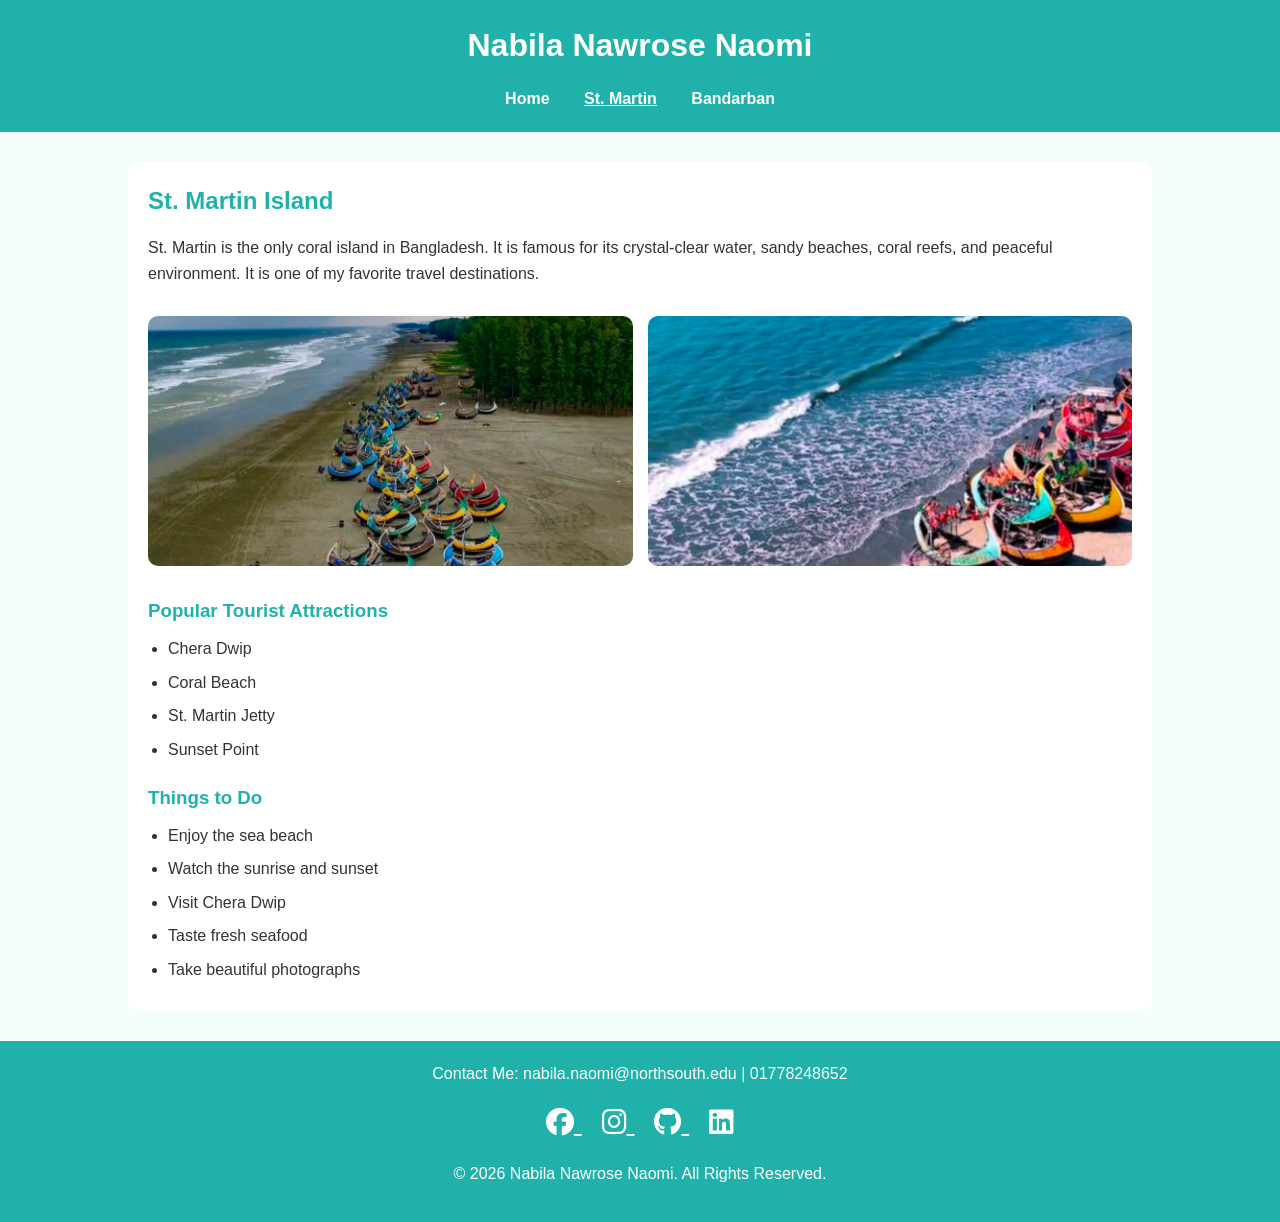
==== st.martin.html @ 9aad38db "Portfolio before AI polish" ====
<!DOCTYPE html>
<html lang="en">

<head>
    <meta charset="UTF-8">
    <meta name="viewport" content="width=device-width, initial-scale=1.0">
    <title>St. Martin</title>

    <link rel="stylesheet" href="https://cdnjs.cloudflare.com/ajax/libs/font-awesome/6.7.2/css/all.min.css">
    <link rel="stylesheet" href="style.css">
</head>

<body>

    <header>

        <h1>Nabila Nawrose Naomi</h1>

        <nav>
            <a href="index.html">Home</a>
            <a href="st.martin.html" class="active">St. Martin</a>
            <a href="bandarban.html">Bandarban</a>
        </nav>

    </header>

    <section>

        <h2>St. Martin Island</h2>

        <p>
            St. Martin is the only coral island in Bangladesh. It is famous for
            its crystal-clear water, sandy beaches, coral reefs, and peaceful
            environment. It is one of my favorite travel destinations.
        </p>

        <div class="gallery">

            <img src="images/s1.jpeg" alt="St. Martin Beach">

            <img src="images/s2.jpeg" alt="St. Martin Island">

        </div>

        <h3>Popular Tourist Attractions</h3>

        <ul>
            <li>Chera Dwip</li>
            <li>Coral Beach</li>
            <li>St. Martin Jetty</li>
            <li>Sunset Point</li>
        </ul>

        <h3>Things to Do</h3>

        <ul>
            <li>Enjoy the sea beach</li>
            <li>Watch the sunrise and sunset</li>
            <li>Visit Chera Dwip</li>
            <li>Taste fresh seafood</li>
            <li>Take beautiful photographs</li>
        </ul>

    </section>

    <footer>

        <p>Contact Me: nabila.naomi@northsouth.edu | 01778248652</p>

        <div class="social-icons">

            <a href="https://www.facebook.com/share/1BXFUV9rma/?mibextid=wwXIfr">
                <i class="fa-brands fa-facebook"></i>
            </a>

            <a href="https://www.instagram.com/nawrose_naomi_">
                <i class="fa-brands fa-instagram"></i>
            </a>

            <a href="https://github.com/Naomi002">
                <i class="fa-brands fa-github"></i>
            </a>

            <a href="https://www.linkedin.com/in/nabila-nawrose-0b4263325">
                <i class="fa-brands fa-linkedin"></i>
            </a>

        </div>

        <p>&copy; 2026 Nabila Nawrose Naomi. All Rights Reserved.</p>

    </footer>

</body>

</html>
---- style.css ----
*{
    margin:0;
    padding:0;
    box-sizing:border-box;
}

body{
    font-family:Arial, sans-serif;
    background-color:#f2fdfc;
    color:#333;
    line-height:1.6;
}

header{
    background-color:#20b2aa;
    color:white;
    text-align:center;
    padding:20px;
}

header h1{
    margin-bottom:15px;
}

nav{
    margin-top:10px;
}

nav a{
    color:white;
    text-decoration:none;
    margin:0 15px;
    font-weight:bold;
    transition:0.3s;
}

nav a:hover{
    color:yellow;
}

nav a.active{
    text-decoration:underline;
}

section{
    width:80%;
    margin:30px auto;
    background:white;
    padding:20px;
    border-radius:10px;
}

h2{
    color:#20b2aa;
    margin-bottom:15px;
}

h3{
    margin-top:20px;
    margin-bottom:10px;
    color:#20b2aa;
}

p{
    margin-bottom:15px;
}

ul{
    margin-left:20px;
}

li{
    margin-bottom:8px;
}

img{
    max-width:100%;
    border-radius:10px;
    margin:10px 0;
}

.travel-card{
    display:flex;
    gap:20px;
    flex-wrap:wrap;
    justify-content:center;
}

.card{
    width:300px;
    border:1px solid #ddd;
    border-radius:10px;
    padding:15px;
    text-align:center;
}

.card img{
    width:100%;
    height:200px;
    object-fit:cover;
}

.card a{
    display:inline-block;
    margin-top:10px;
    padding:8px 15px;
    background:#20b2aa;
    color:white;
    text-decoration:none;
    border-radius:5px;
}

.card a:hover{
    background:#168b84;
}

.gallery{
    display:grid;
    grid-template-columns:repeat(2,1fr);
    gap:15px;
    margin:20px 0;
}

.gallery img{
    width:100%;
    height:250px;
    object-fit:cover;
}

footer{
    background:#20b2aa;
    color:white;
    text-align:center;
    padding:20px;
    margin-top:30px;
}

.social-icons{
    margin:15px 0;
}

.social-icons a{
    color:white;
    font-size:28px;
    margin:0 10px;
    transition:0.3s;
}

.social-icons a:hover{
    color:yellow;
}

@media(max-width:768px){

    nav a{
        display:block;
        margin:10px 0;
    }

    section{
        width:95%;
    }

    .travel-card{
        flex-direction:column;
        align-items:center;
    }

    .card{
        width:100%;
    }

    .gallery{
        grid-template-columns:1fr;
    }

}
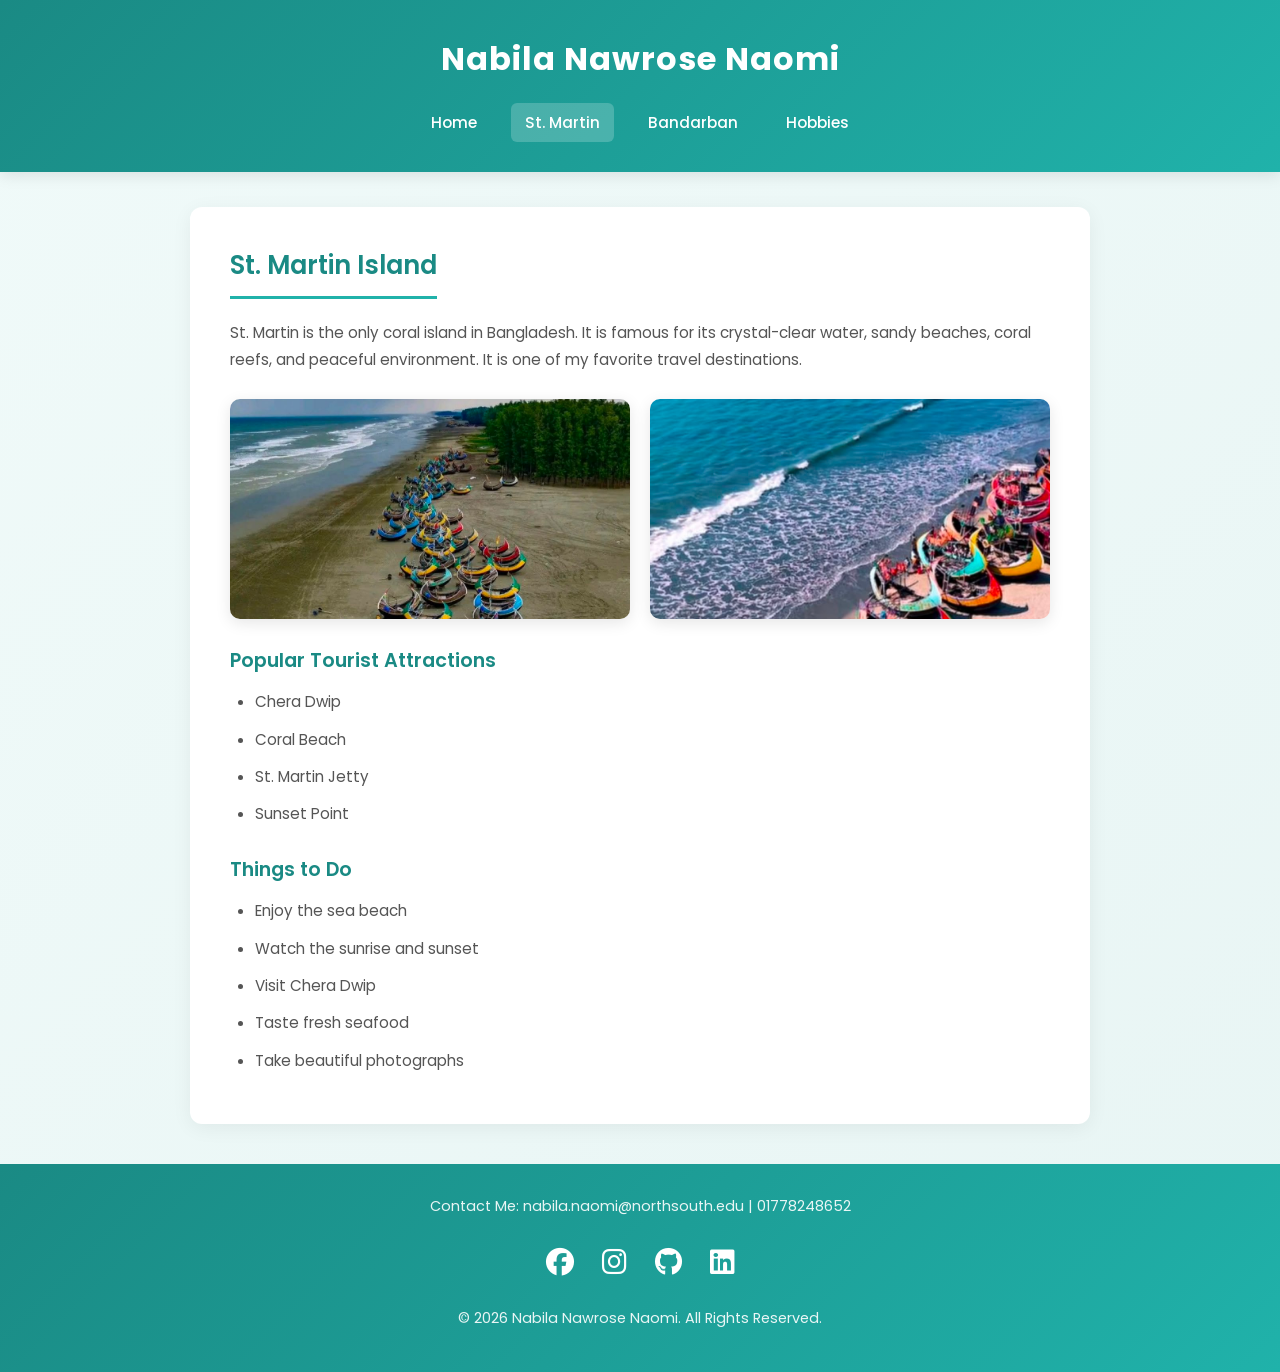
==== commit ae94b8c8: "AI polished portfolio" ====
--- a/st.martin.html
+++ b/st.martin.html
@@ -20,6 +20,7 @@
             <a href="index.html">Home</a>
             <a href="st.martin.html" class="active">St. Martin</a>
             <a href="bandarban.html">Bandarban</a>
+            <a href="hobbies.html">Hobbies</a>
         </nav>
 
     </header>
--- a/style.css
+++ b/style.css
@@ -1,177 +1,286 @@
-*{
-    margin:0;
-    padding:0;
-    box-sizing:border-box;
-}
-
-body{
-    font-family:Arial, sans-serif;
-    background-color:#f2fdfc;
-    color:#333;
-    line-height:1.6;
-}
-
-header{
-    background-color:#20b2aa;
-    color:white;
-    text-align:center;
-    padding:20px;
-}
-
-header h1{
-    margin-bottom:15px;
-}
-
-nav{
-    margin-top:10px;
-}
-
-nav a{
-    color:white;
-    text-decoration:none;
-    margin:0 15px;
-    font-weight:bold;
-    transition:0.3s;
-}
-
-nav a:hover{
-    color:yellow;
-}
-
-nav a.active{
-    text-decoration:underline;
-}
-
-section{
-    width:80%;
-    margin:30px auto;
-    background:white;
-    padding:20px;
-    border-radius:10px;
-}
-
-h2{
-    color:#20b2aa;
-    margin-bottom:15px;
-}
-
-h3{
-    margin-top:20px;
-    margin-bottom:10px;
-    color:#20b2aa;
-}
-
-p{
-    margin-bottom:15px;
-}
-
-ul{
-    margin-left:20px;
-}
-
-li{
-    margin-bottom:8px;
-}
-
-img{
-    max-width:100%;
-    border-radius:10px;
-    margin:10px 0;
-}
-
-.travel-card{
-    display:flex;
-    gap:20px;
-    flex-wrap:wrap;
-    justify-content:center;
-}
-
-.card{
-    width:300px;
-    border:1px solid #ddd;
-    border-radius:10px;
-    padding:15px;
-    text-align:center;
-}
-
-.card img{
-    width:100%;
-    height:200px;
-    object-fit:cover;
-}
-
-.card a{
-    display:inline-block;
-    margin-top:10px;
-    padding:8px 15px;
-    background:#20b2aa;
-    color:white;
-    text-decoration:none;
-    border-radius:5px;
-}
-
-.card a:hover{
-    background:#168b84;
-}
-
-.gallery{
-    display:grid;
-    grid-template-columns:repeat(2,1fr);
-    gap:15px;
-    margin:20px 0;
-}
-
-.gallery img{
-    width:100%;
-    height:250px;
-    object-fit:cover;
-}
-
-footer{
-    background:#20b2aa;
-    color:white;
-    text-align:center;
-    padding:20px;
-    margin-top:30px;
-}
-
-.social-icons{
-    margin:15px 0;
-}
-
-.social-icons a{
-    color:white;
-    font-size:28px;
-    margin:0 10px;
-    transition:0.3s;
-}
-
-.social-icons a:hover{
-    color:yellow;
-}
-
-@media(max-width:768px){
-
-    nav a{
-        display:block;
-        margin:10px 0;
-    }
-
-    section{
-        width:95%;
-    }
-
-    .travel-card{
-        flex-direction:column;
-        align-items:center;
-    }
-
-    .card{
-        width:100%;
-    }
-
-    .gallery{
-        grid-template-columns:1fr;
-    }
-
-}+@import url('https://fonts.googleapis.com/css2?family=Poppins:wght@300;400;500;600;700&display=swap');
+
+* {
+    margin: 0;
+    padding: 0;
+    box-sizing: border-box;
+}
+
+html {
+    scroll-behavior: smooth;
+}
+
+body {
+    font-family: 'Poppins', Arial, sans-serif;
+    background: linear-gradient(135deg, #f0faf9 0%, #e8f5f4 100%);
+    color: #2d3436;
+    line-height: 1.8;
+    min-height: 100vh;
+}
+
+header {
+    background: linear-gradient(135deg, #1a8a84 0%, #20b2aa 100%);
+    color: white;
+    text-align: center;
+    padding: 30px 20px;
+    box-shadow: 0 3px 15px rgba(0, 0, 0, 0.1);
+}
+
+header h1 {
+    font-size: 2rem;
+    font-weight: 700;
+    letter-spacing: 1px;
+}
+
+nav {
+    margin-top: 15px;
+}
+
+nav a {
+    color: white;
+    text-decoration: none;
+    margin: 0 8px;
+    font-weight: 500;
+    padding: 6px 14px;
+    border-radius: 6px;
+    transition: background 0.3s ease;
+    font-size: 0.95rem;
+    display: inline-block;
+}
+
+nav a:hover {
+    background: rgba(255, 255, 255, 0.15);
+}
+
+nav a.active {
+    background: rgba(255, 255, 255, 0.2);
+}
+
+section {
+    max-width: 900px;
+    width: 90%;
+    margin: 35px auto;
+    background: white;
+    padding: 35px 40px;
+    border-radius: 12px;
+    box-shadow: 0 4px 20px rgba(0, 0, 0, 0.06);
+}
+
+h2 {
+    color: #1a8a84;
+    font-size: 1.6rem;
+    font-weight: 600;
+    margin-bottom: 20px;
+    border-bottom: 3px solid #20b2aa;
+    padding-bottom: 8px;
+    display: inline-block;
+}
+
+h3 {
+    margin-top: 25px;
+    margin-bottom: 10px;
+    color: #1a8a84;
+    font-weight: 600;
+    font-size: 1.2rem;
+}
+
+p {
+    margin-bottom: 15px;
+    color: #555;
+    font-size: 0.95rem;
+}
+
+ul {
+    margin-left: 25px;
+    margin-bottom: 15px;
+}
+
+li {
+    margin-bottom: 10px;
+    color: #555;
+    font-size: 0.95rem;
+}
+
+img {
+    max-width: 100%;
+    border-radius: 10px;
+    margin: 15px 0;
+    box-shadow: 0 4px 15px rgba(0, 0, 0, 0.1);
+}
+
+.travel-card {
+    display: flex;
+    gap: 25px;
+    flex-wrap: wrap;
+    justify-content: center;
+    margin-top: 20px;
+}
+
+.card {
+    width: 300px;
+    border: none;
+    border-radius: 12px;
+    padding: 20px;
+    text-align: center;
+    background: white;
+    box-shadow: 0 4px 20px rgba(0, 0, 0, 0.08);
+    transition: transform 0.3s ease, box-shadow 0.3s ease;
+    flex: 1 1 280px;
+    max-width: 350px;
+}
+
+.card:hover {
+    transform: translateY(-5px);
+    box-shadow: 0 8px 30px rgba(0, 0, 0, 0.12);
+}
+
+.card img {
+    width: 100%;
+    height: 200px;
+    object-fit: cover;
+    border-radius: 8px;
+    margin: 0 0 15px 0;
+}
+
+.card h3 {
+    margin: 10px 0;
+}
+
+.card p {
+    font-size: 0.9rem;
+    color: #666;
+    margin-bottom: 15px;
+}
+
+.card a {
+    display: inline-block;
+    padding: 10px 20px;
+    background: #20b2aa;
+    color: white;
+    text-decoration: none;
+    border-radius: 6px;
+    font-weight: 500;
+    font-size: 0.9rem;
+    transition: background 0.3s ease;
+}
+
+.card a:hover {
+    background: #168b84;
+}
+
+.gallery {
+    display: grid;
+    grid-template-columns: repeat(auto-fit, minmax(250px, 1fr));
+    gap: 20px;
+    margin: 25px 0;
+}
+
+.gallery img {
+    width: 100%;
+    height: 220px;
+    object-fit: cover;
+    border-radius: 10px;
+    transition: transform 0.3s ease;
+    margin: 0;
+    box-shadow: 0 4px 15px rgba(0, 0, 0, 0.1);
+}
+
+.gallery img:hover {
+    transform: scale(1.03);
+}
+
+footer {
+    background: linear-gradient(135deg, #1a8a84 0%, #20b2aa 100%);
+    color: white;
+    text-align: center;
+    padding: 30px 20px;
+    margin-top: 40px;
+}
+
+footer p {
+    color: rgba(255, 255, 255, 0.9);
+    margin-bottom: 10px;
+    font-size: 0.9rem;
+}
+
+.social-icons {
+    margin: 18px 0;
+}
+
+.social-icons a {
+    color: white;
+    font-size: 28px;
+    margin: 0 12px;
+    transition: transform 0.3s ease;
+    display: inline-block;
+}
+
+.social-icons a:hover {
+    color: #ffe066;
+    transform: translateY(-3px);
+}
+
+@media (max-width: 768px) {
+
+    header h1 {
+        font-size: 1.5rem;
+    }
+
+    nav a {
+        display: block;
+        margin: 8px 0;
+        padding: 8px;
+    }
+
+    section {
+        width: 92%;
+        padding: 25px 20px;
+    }
+
+    h2 {
+        font-size: 1.3rem;
+    }
+
+    .travel-card {
+        flex-direction: column;
+        align-items: center;
+    }
+
+    .card {
+        width: 100%;
+        max-width: 400px;
+    }
+
+    .gallery {
+        grid-template-columns: 1fr;
+        gap: 15px;
+    }
+
+    .gallery img {
+        height: auto;
+        max-height: 300px;
+    }
+
+}
+
+@media (max-width: 480px) {
+
+    header {
+        padding: 20px 15px;
+    }
+
+    header h1 {
+        font-size: 1.2rem;
+    }
+
+    section {
+        width: 95%;
+        padding: 20px 15px;
+        margin: 20px auto;
+    }
+
+    footer {
+        padding: 20px 15px;
+    }
+
+}
